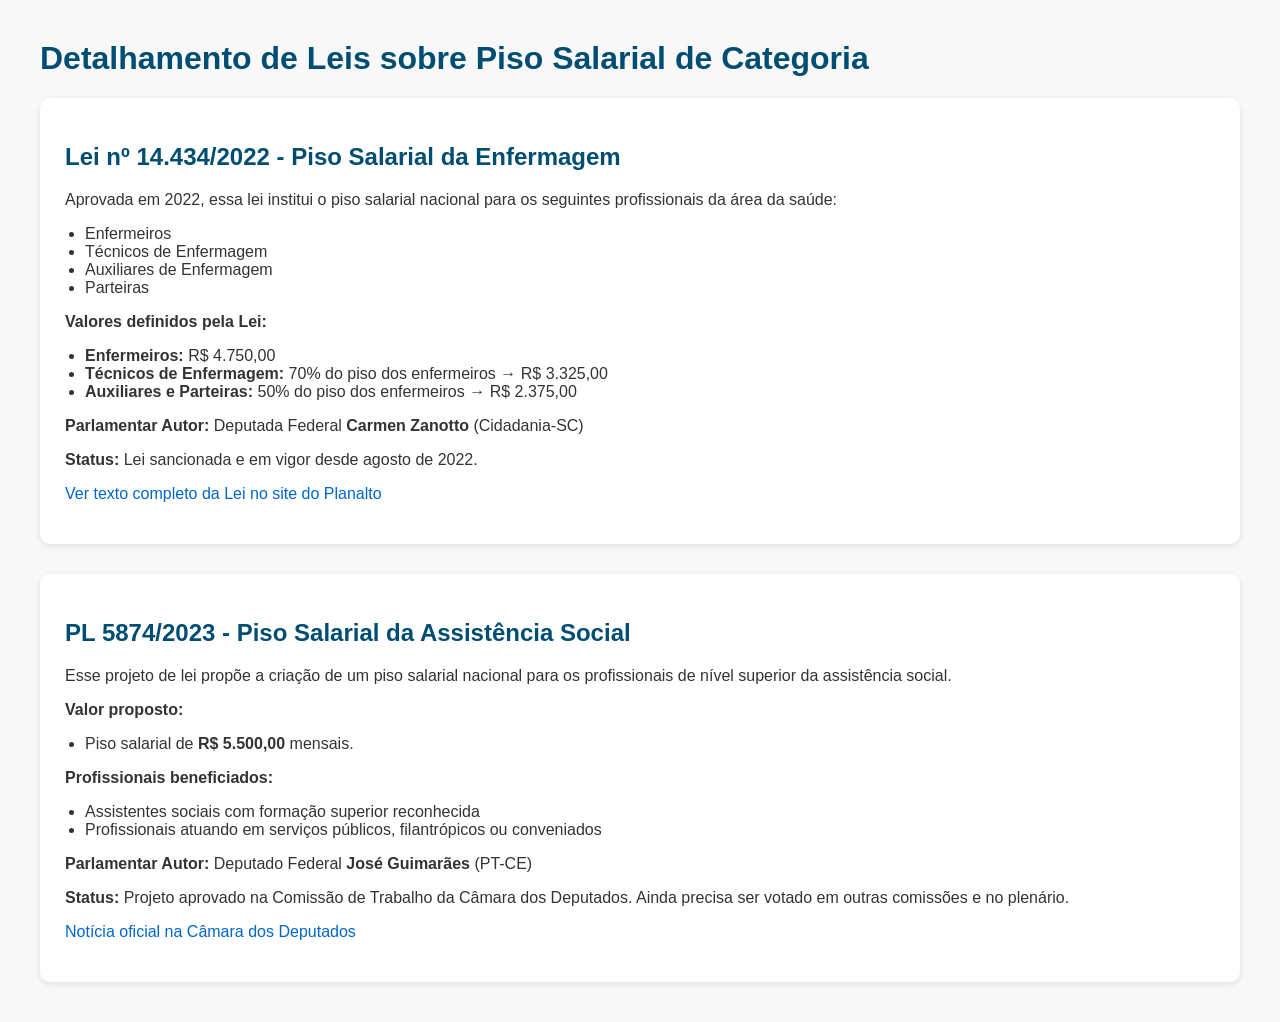
==== outro.html @ 8dc0fe51 "Add files via upload" ====
<!DOCTYPE html>
<html lang="pt-BR">
<head>
    <meta charset="UTF-8">
    <meta name="viewport" content="width=device-width, initial-scale=1.0">
    <title>Detalhamento de Leis - Piso Salarial</title>
    <style>
        body {
            font-family: Arial, sans-serif;
            margin: 40px;
            background-color: #f8f8f8;
            color: #333;
        }

        h1, h2 {
            color: #004d73;
        }

        section {
            background-color: #ffffff;
            padding: 25px;
            margin-bottom: 30px;
            border-radius: 10px;
            box-shadow: 0 2px 6px rgba(0,0,0,0.1);
        }

        a {
            color: #0066cc;
            text-decoration: none;
        }

        a:hover {
            text-decoration: underline;
        }

        ul {
            padding-left: 20px;
        }
    </style>
</head>
<body>

    <h1>Detalhamento de Leis sobre Piso Salarial de Categoria</h1>

    <section>
        <h2>Lei nº 14.434/2022 - Piso Salarial da Enfermagem</h2>
        <p>Aprovada em 2022, essa lei institui o piso salarial nacional para os seguintes profissionais da área da saúde:</p>
        <ul>
            <li>Enfermeiros</li>
            <li>Técnicos de Enfermagem</li>
            <li>Auxiliares de Enfermagem</li>
            <li>Parteiras</li>
        </ul>

        <p><strong>Valores definidos pela Lei:</strong></p>
        <ul>
            <li><strong>Enfermeiros:</strong> R$ 4.750,00</li>
            <li><strong>Técnicos de Enfermagem:</strong> 70% do piso dos enfermeiros → R$ 3.325,00</li>
            <li><strong>Auxiliares e Parteiras:</strong> 50% do piso dos enfermeiros → R$ 2.375,00</li>
        </ul>

        <p><strong>Parlamentar Autor:</strong> Deputada Federal <strong>Carmen Zanotto</strong> (Cidadania-SC)</p>

        <p><strong>Status:</strong> Lei sancionada e em vigor desde agosto de 2022.</p>

        <p><a href="https://www.planalto.gov.br/ccivil_03/_ato2019-2022/2022/lei/l14434.htm" target="_blank">Ver texto completo da Lei no site do Planalto</a></p>
    </section>

    <section>
        <h2>PL 5874/2023 - Piso Salarial da Assistência Social</h2>
        <p>Esse projeto de lei propõe a criação de um piso salarial nacional para os profissionais de nível superior da assistência social.</p>

        <p><strong>Valor proposto:</strong></p>
        <ul>
            <li>Piso salarial de <strong>R$ 5.500,00</strong> mensais.</li>
        </ul>

        <p><strong>Profissionais beneficiados:</strong></p>
        <ul>
            <li>Assistentes sociais com formação superior reconhecida</li>
            <li>Profissionais atuando em serviços públicos, filantrópicos ou conveniados</li>
        </ul>

        <p><strong>Parlamentar Autor:</strong> Deputado Federal <strong>José Guimarães</strong> (PT-CE)</p>

        <p><strong>Status:</strong> Projeto aprovado na Comissão de Trabalho da Câmara dos Deputados. Ainda precisa ser votado em outras comissões e no plenário.</p>

        <p><a href="https://www.camara.leg.br/noticias/1161902-COMISSAO-APROVA-PISO-SALARIAL-DE-R$-5,5-MIL-PARA-PROFISSIONAIS-DE-NIVEL-SUPERIOR-DA-ASSISTENCIA-SOCIAL" target="_blank">Notícia oficial na Câmara dos Deputados</a></p>
    </section>

</body>
</html>
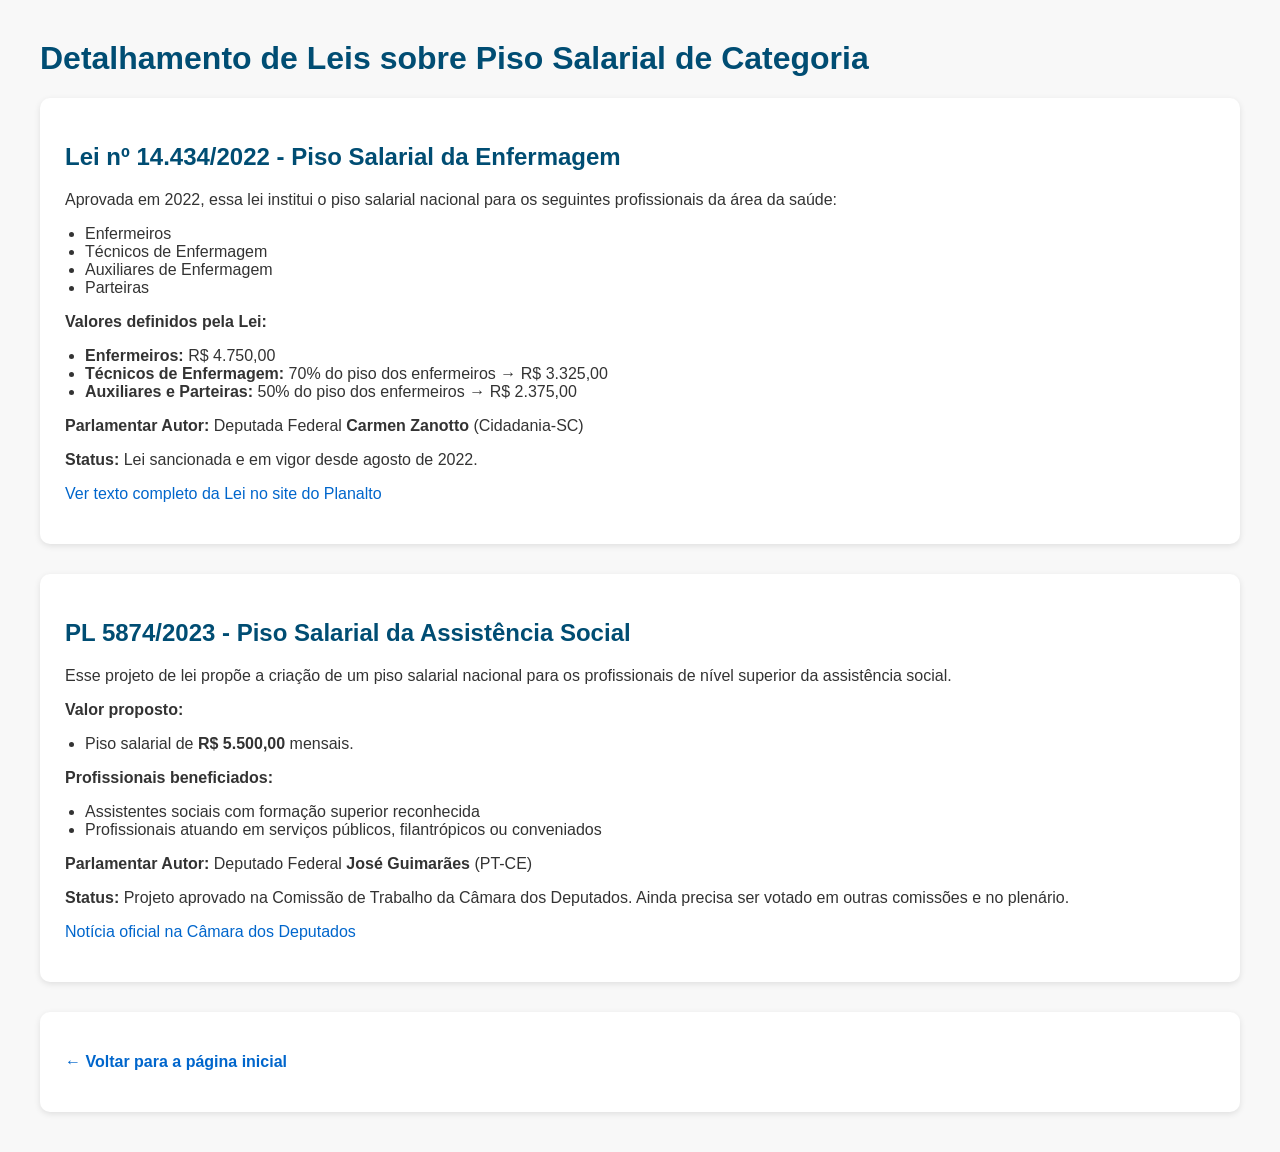
==== commit b9cdf4f4: "Add files via upload" ====
--- a/outro.html
+++ b/outro.html
@@ -87,6 +87,8 @@
 
         <p><a href="https://www.camara.leg.br/noticias/1161902-COMISSAO-APROVA-PISO-SALARIAL-DE-R$-5,5-MIL-PARA-PROFISSIONAIS-DE-NIVEL-SUPERIOR-DA-ASSISTENCIA-SOCIAL" target="_blank">Notícia oficial na Câmara dos Deputados</a></p>
     </section>
-
+    <section>
+        <p><a href="index.html" style="color: #0066cc; text-decoration: none; font-weight: bold;">← Voltar para a página inicial</a></p>
+    </section>
 </body>
 </html>
